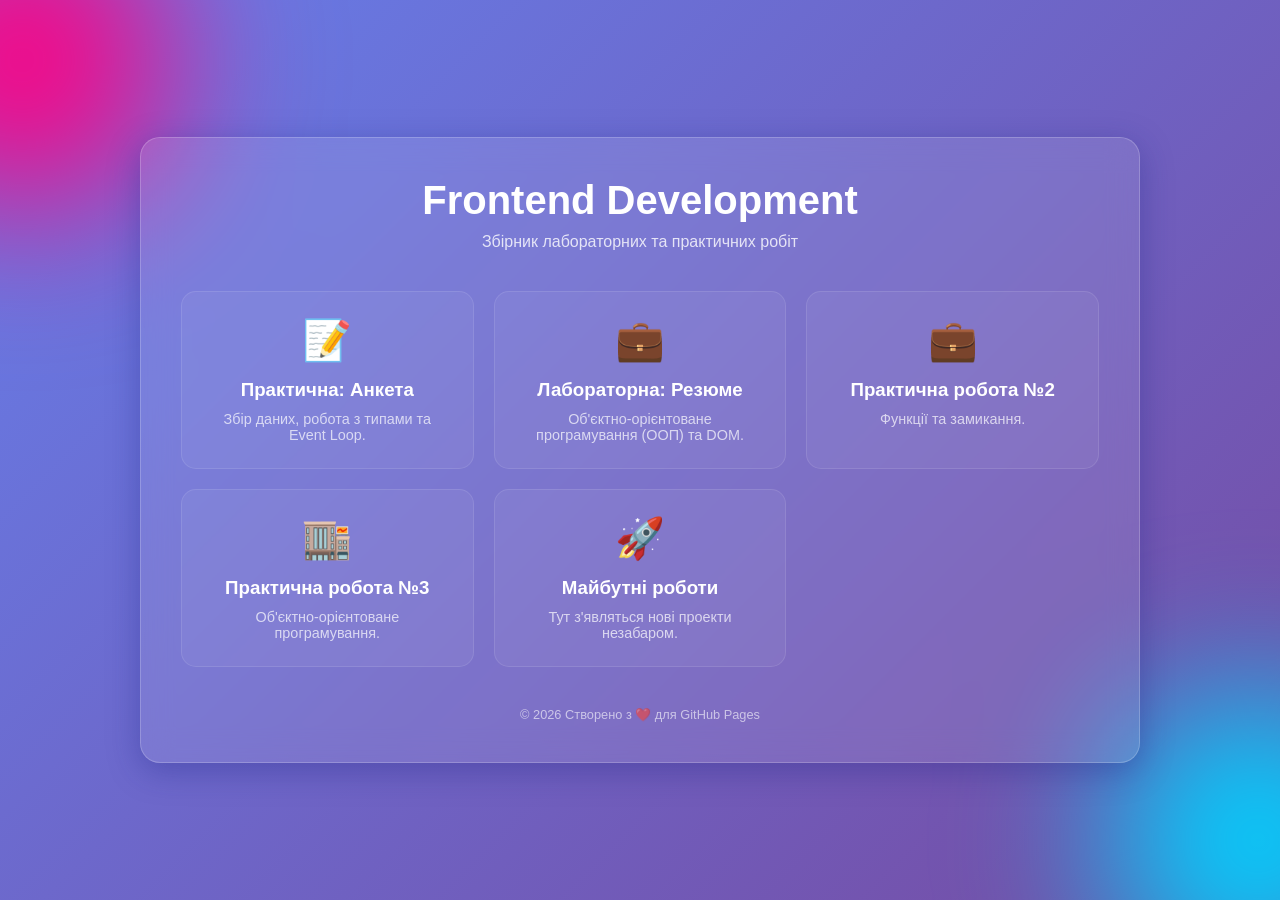
==== index.html @ 1a62e8d7 "added practice 3" ====
<!DOCTYPE html>
<html lang="uk">
<head>
    <meta charset="UTF-8">
    <meta name="viewport" content="width=device-width, initial-scale=1.0">
    <title>My Portfolio | JS Labs</title>
    <link rel="stylesheet" href="style.css">
</head>
<body>
    <div class="background-blobs"></div>
    
    <main class="glass-container">
        <header>
            <h1>Frontend Development</h1>
            <p>Збірник лабораторних та практичних робіт</p>
        </header>

        <section class="grid">
            <a href="practice 1/index.html" class="card">
                <div class="card-icon">📝</div>
                <h3>Практична: Анкета</h3>
                <p>Збір даних, робота з типами та Event Loop.</p>
            </a>

            <a href="Lab 1/index.html" class="card">
                <div class="card-icon">💼</div>
                <h3>Лабораторна: Резюме</h3>
                <p>Об'єктно-орієнтоване програмування (ООП) та DOM.</p>
            </a>

            <a href="practice 2/index.html" class="card">
                <div class="card-icon">💼</div>
                <h3>Практична робота №2</h3>
                <p>Функції та замикання.</p>
            </a>

             <a href="practice 3/index.html" class="card">
                <div class="card-icon">🏬</div>
                <h3>Практична робота №3</h3>
                <p>Об'єктно-орієнтоване програмування.</p>
            </a>

            <div class="card disabled">
                <div class="card-icon">🚀</div>
                <h3>Майбутні роботи</h3>
                <p>Тут з'являться нові проекти незабаром.</p>
            </div>
        </section>

        <footer>
            <p>&copy; 2026 Створено з ❤️ для GitHub Pages</p>
        </footer>
    </main>

    <script src="script.js"></script>
</body>
</html>
---- style.css ----
* {
    margin: 0;
    padding: 0;
    box-sizing: border-box;
}

body {
    font-family: 'Poppins', sans-serif;
    min-height: 100vh;
    display: flex;
    justify-content: center;
    align-items: center;
    background: linear-gradient(135deg, #667eea 0%, #764ba2 100%);
    overflow-x: hidden;
}

/* Декоративні плями на фоні */
.background-blobs {
    position: fixed;
    width: 100vw;
    height: 100vh;
    z-index: -1;
}

.background-blobs::before, .background-blobs::after {
    content: '';
    position: absolute;
    width: 300px;
    height: 300px;
    background: rgba(255, 255, 255, 0.2);
    border-radius: 50%;
    filter: blur(80px);
}

.background-blobs::before { top: -10%; left: -10%; background: #ff0080; }
.background-blobs::after { bottom: -10%; right: -10%; background: #00d2ff; }

/* Скляний контейнер */
.glass-container {
    background: rgba(255, 255, 255, 0.1);
    backdrop-filter: blur(15px);
    -webkit-backdrop-filter: blur(15px);
    border: 1px solid rgba(255, 255, 255, 0.2);
    border-radius: 20px;
    padding: 40px;
    width: 90%;
    max-width: 1000px;
    text-align: center;
    color: white;
    box-shadow: 0 8px 32px 0 rgba(31, 38, 135, 0.37);
}

header h1 { font-size: 2.5rem; margin-bottom: 10px; }
header p { opacity: 0.8; margin-bottom: 40px; }

/* Сітка карток */
.grid {
    display: grid;
    grid-template-columns: repeat(auto-fit, minmax(250px, 1fr));
    gap: 20px;
}

.card {
    background: rgba(255, 255, 255, 0.05);
    border: 1px solid rgba(255, 255, 255, 0.1);
    border-radius: 15px;
    padding: 25px;
    text-decoration: none;
    color: white;
    transition: all 0.3s ease;
}

.card:hover {
    background: rgba(255, 255, 255, 0.2);
    transform: translateY(-10px);
    border-color: rgba(255, 255, 255, 0.5);
}

.card-icon { font-size: 40px; margin-bottom: 15px; }
.card h3 { margin-bottom: 10px; }
.card p { font-size: 0.9rem; opacity: 0.7; }

.disabled { opacity: 0.5; cursor: default; }

footer { margin-top: 40px; font-size: 0.8rem; opacity: 0.6; }
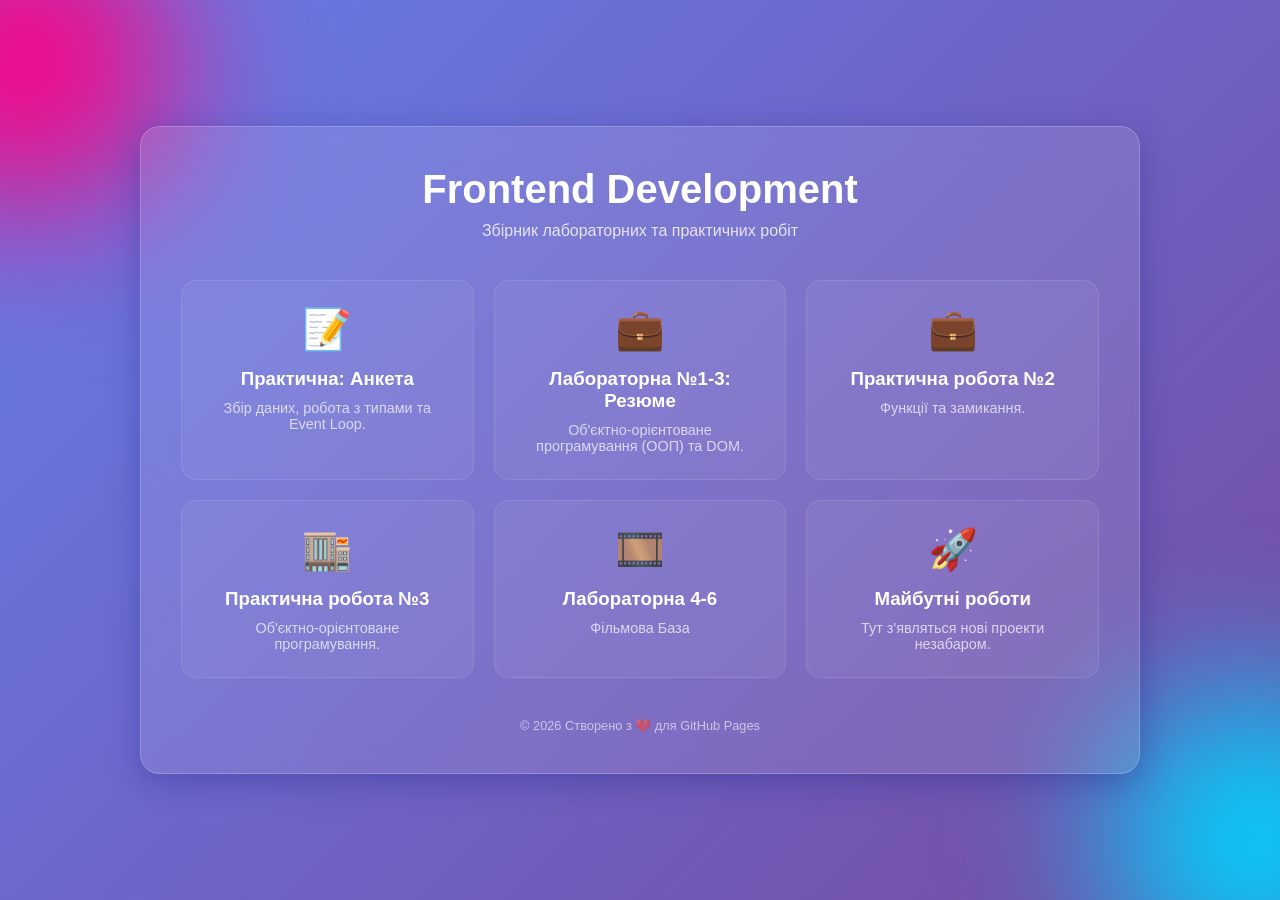
==== commit 8238c933: "added the 4-6 lab and update some files there" ====
--- a/index.html
+++ b/index.html
@@ -24,7 +24,7 @@
 
             <a href="Lab 1/index.html" class="card">
                 <div class="card-icon">💼</div>
-                <h3>Лабораторна: Резюме</h3>
+                <h3>Лабораторна №1-3: Резюме</h3>
                 <p>Об'єктно-орієнтоване програмування (ООП) та DOM.</p>
             </a>
 
@@ -38,6 +38,12 @@
                 <div class="card-icon">🏬</div>
                 <h3>Практична робота №3</h3>
                 <p>Об'єктно-орієнтоване програмування.</p>
+            </a>
+
+            <a href="Lab-4-6/index.html" class="card">
+                <div class="card-icon">🎞️</div>
+                <h3>Лабораторна 4-6</h3>
+                <p>Фільмова База</p>
             </a>
 
             <div class="card disabled">
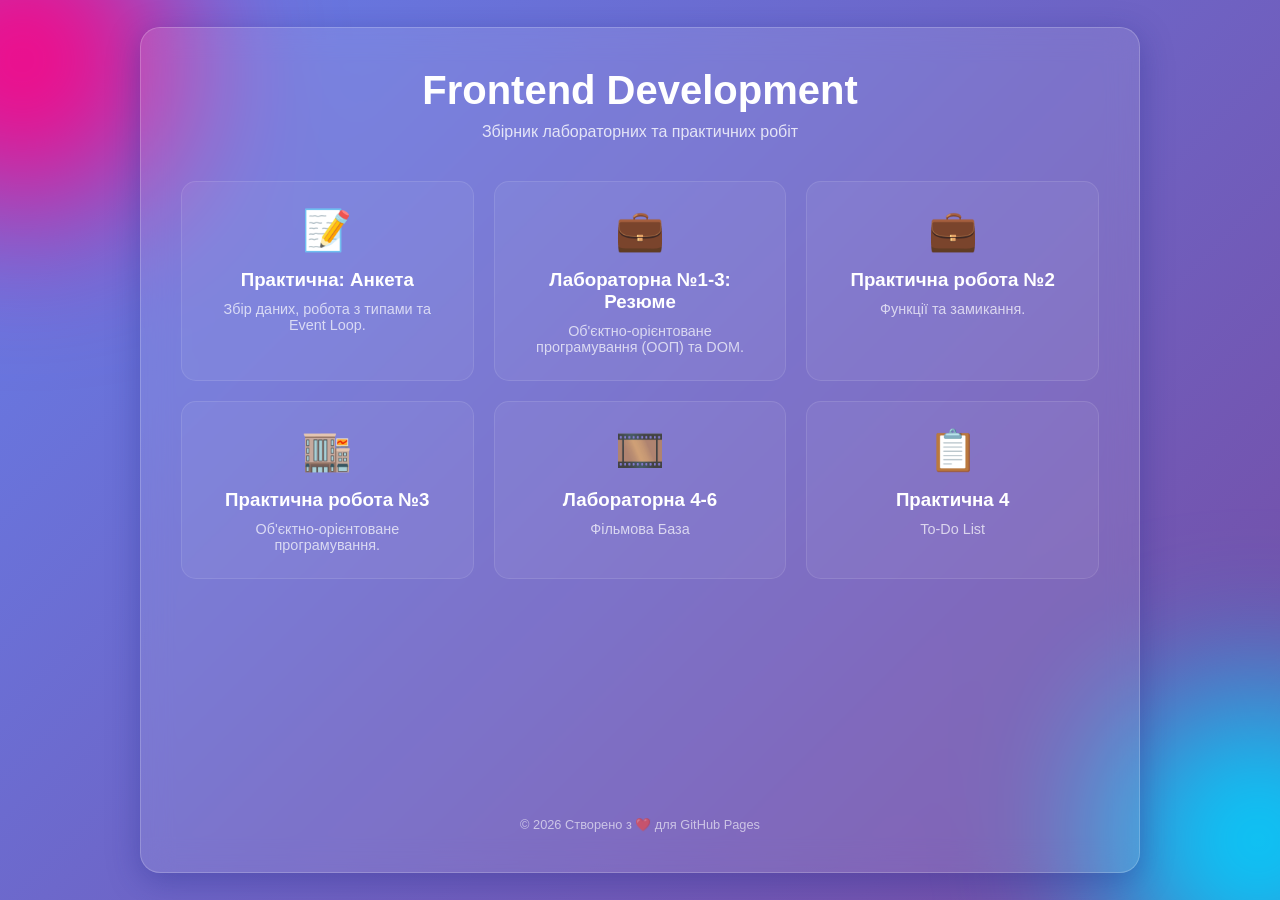
==== commit dd2d0118: "added placemnt in the main page" ====
--- a/index.html
+++ b/index.html
@@ -46,6 +46,12 @@
                 <p>Фільмова База</p>
             </a>
 
+            <a href="practice 4/index.html" class="card">
+                <div class="card-icon">📋</div>
+                <h3>Практична 4</h3>
+                <p>To-Do List</p>
+            </a>
+
             <div class="card disabled">
                 <div class="card-icon">🚀</div>
                 <h3>Майбутні роботи</h3>
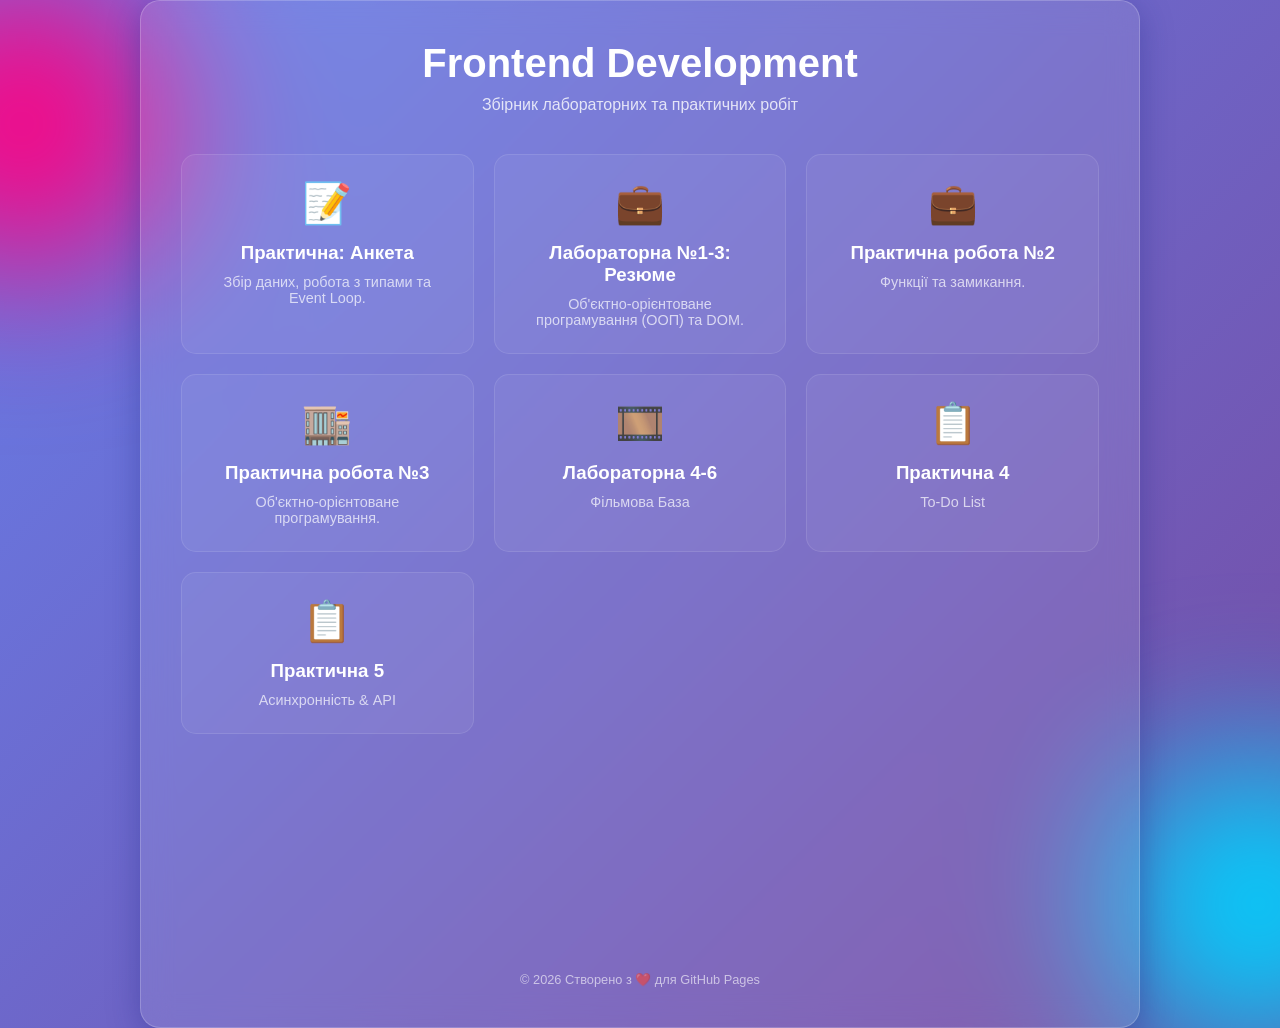
==== commit ba039f81: "added the 7 practice" ====
--- a/index.html
+++ b/index.html
@@ -22,7 +22,7 @@
                 <p>Збір даних, робота з типами та Event Loop.</p>
             </a>
 
-            <a href="Lab 1/index.html" class="card">
+            <a href="Lab 1-3/index.html" class="card">
                 <div class="card-icon">💼</div>
                 <h3>Лабораторна №1-3: Резюме</h3>
                 <p>Об'єктно-орієнтоване програмування (ООП) та DOM.</p>
@@ -52,6 +52,25 @@
                 <p>To-Do List</p>
             </a>
 
+            <a href="practice 5/index.html" class="card">
+                <div class="card-icon">📋</div>
+                <h3>Практична 5</h3>
+                <p>Асинхронність & API</p>
+            </a>
+
+            <a href="practice 6/index.html" class="card">
+                <div class="card-icon">📋</div>
+                <h3>Практична 6</h3>
+                <p>Модулі та ES6+</p>
+            </a>
+
+            <a href="practice 7/index.html" class="card">
+                <div class="card-icon">🏬</div>
+                <h3>Практична 7</h3>
+                <p>Модулі та ES6+</p>
+            </a>
+
+
             <div class="card disabled">
                 <div class="card-icon">🚀</div>
                 <h3>Майбутні роботи</h3>
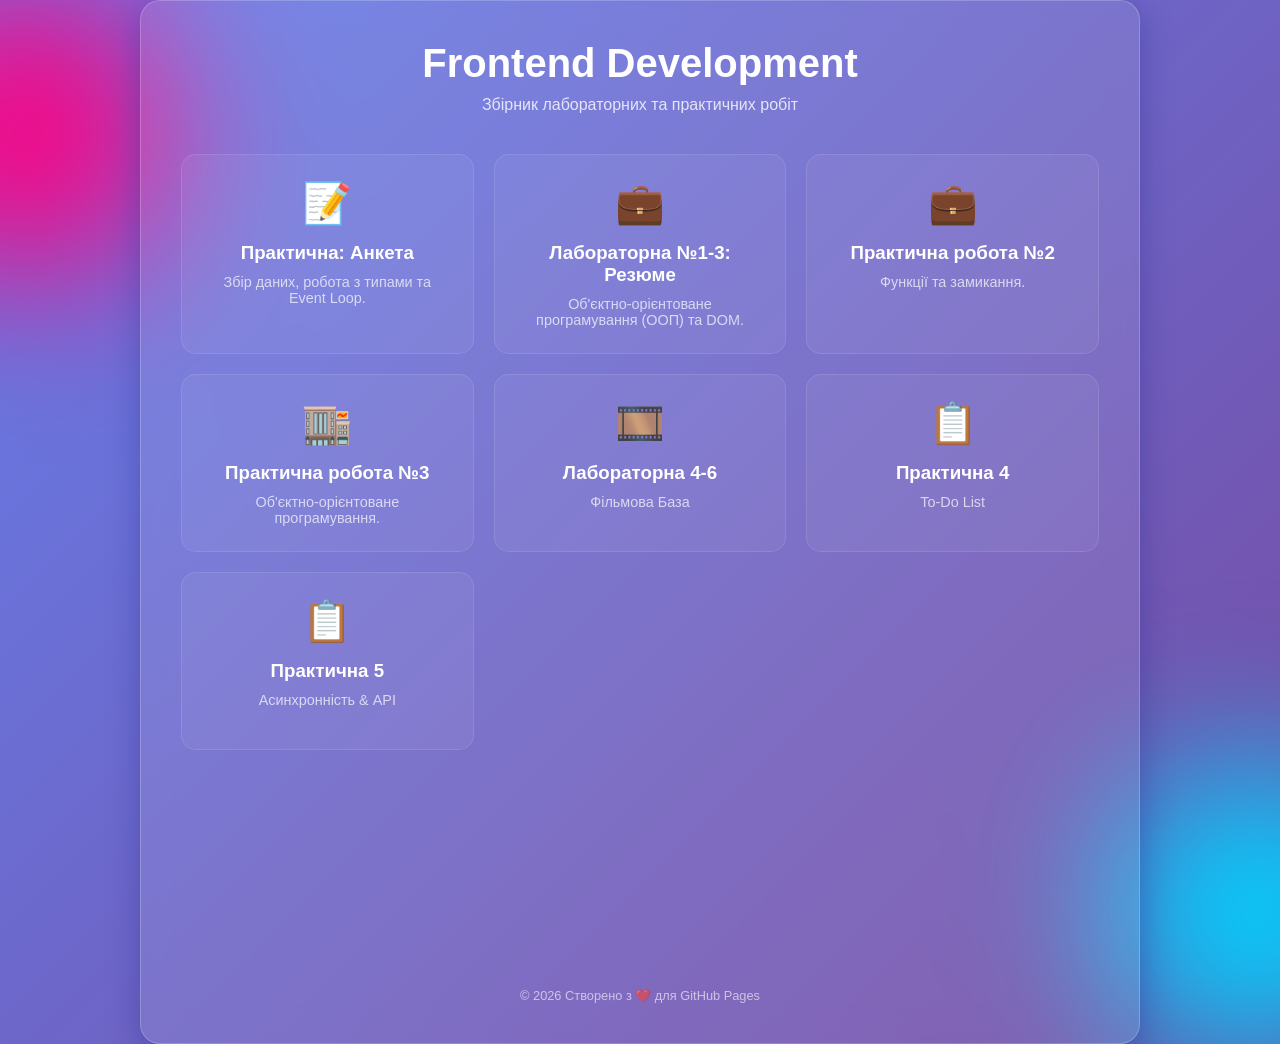
==== commit 4dad6113: "changed info" ====
--- a/index.html
+++ b/index.html
@@ -67,7 +67,7 @@
             <a href="practice 7/index.html" class="card">
                 <div class="card-icon">🏬</div>
                 <h3>Практична 7</h3>
-                <p>Модулі та ES6+</p>
+                <p>Робота з даними: JSON, localStorage та обробка інформації</p>
             </a>
 
 
